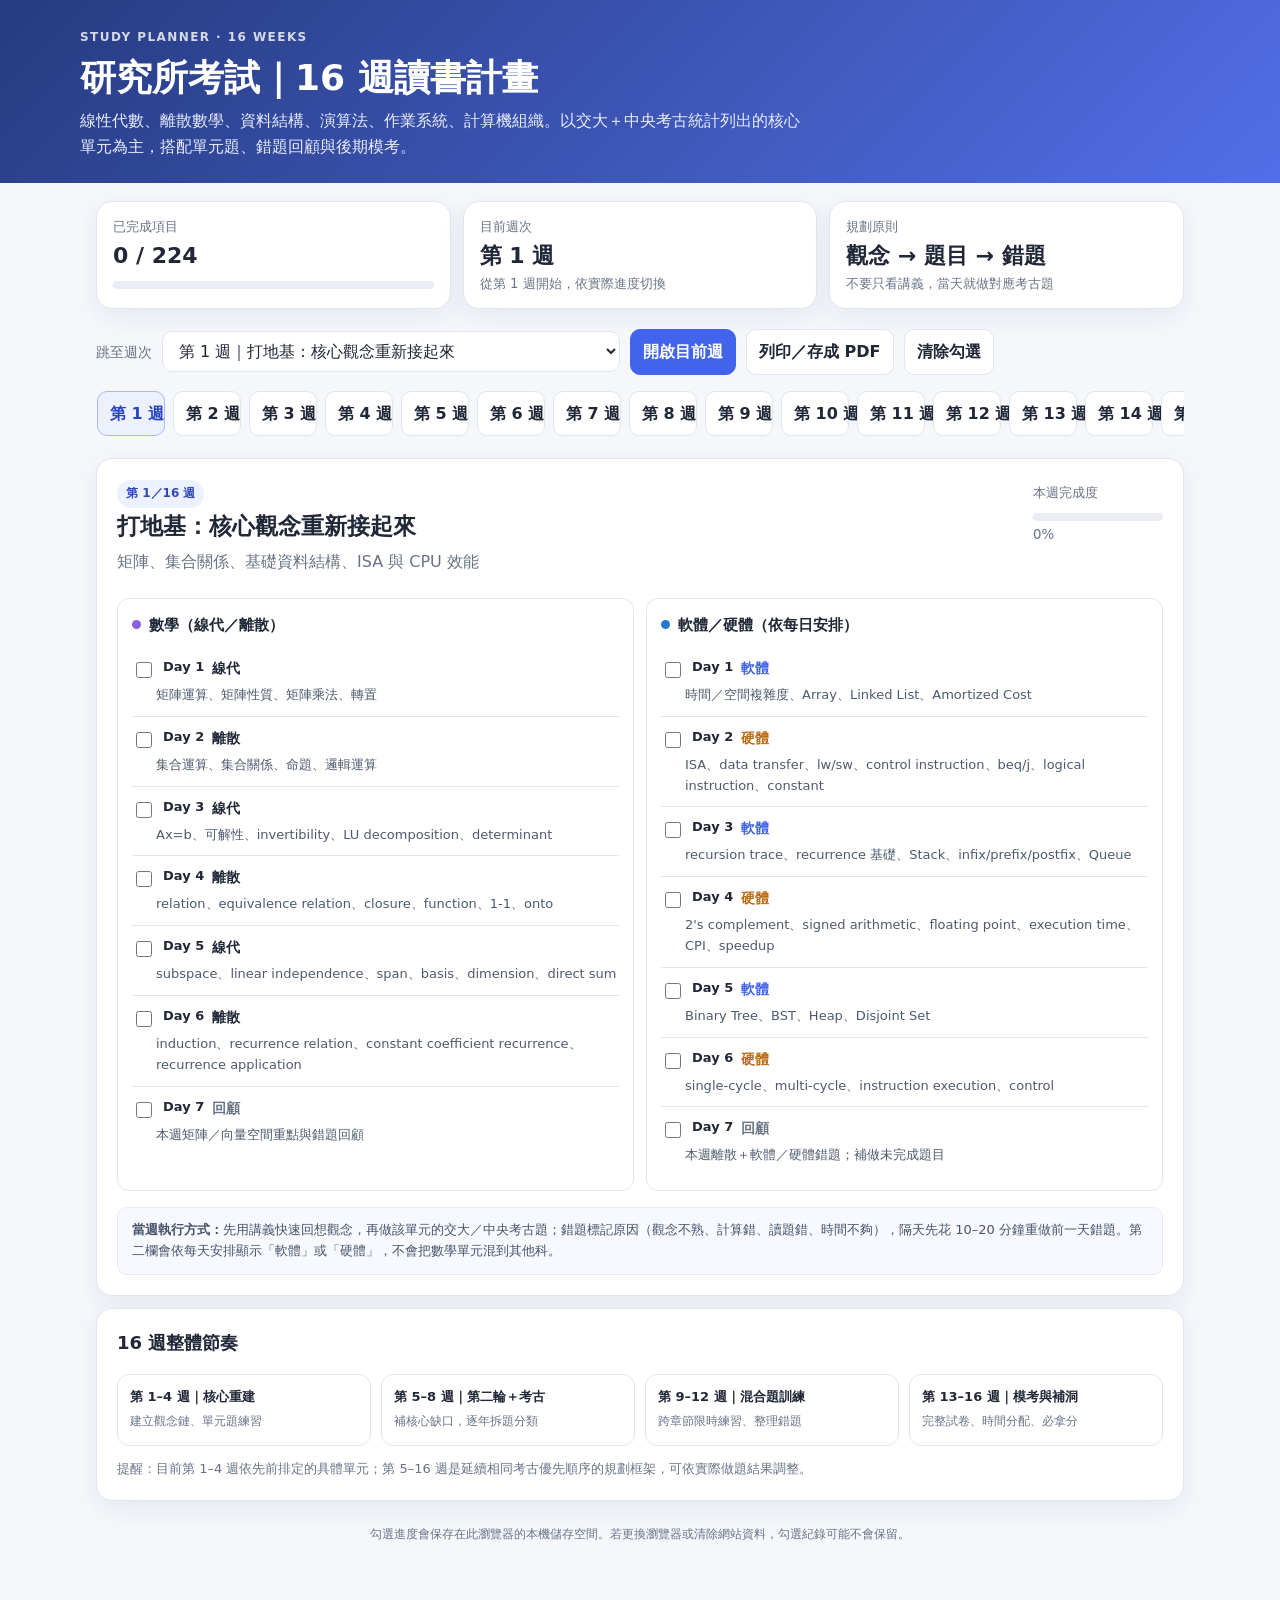
==== 16週讀書計畫.html @ 08bb720c "Rename index.html to 16週讀書計畫.html" ====
<!DOCTYPE html>
<html lang="zh-Hant">
<head>
<meta charset="UTF-8">
<meta name="viewport" content="width=device-width, initial-scale=1">
<title>研究所考試｜16 週讀書計畫</title>
<style>
:root{--bg:#f5f7fb;--panel:#fff;--ink:#202737;--muted:#687386;--line:#e0e6ef;--blue:#4263eb;--blue2:#edf1ff;--green:#188765;--greenbg:#e8f7f1;--orange:#b96a13;--orangebg:#fff4e5;--shadow:0 8px 26px rgba(30,45,80,.07)}
*{box-sizing:border-box}body{margin:0;background:var(--bg);color:var(--ink);font-family:system-ui,-apple-system,"Noto Sans TC",sans-serif;line-height:1.6}
header{background:linear-gradient(135deg,#263b80,#526fe8);color:white;padding:28px 20px 24px} .hero{max-width:1120px;margin:auto}
.kicker{font-size:12px;letter-spacing:.12em;opacity:.8;font-weight:700}h1{font-size:clamp(25px,4vw,36px);line-height:1.25;margin:8px 0}header p{margin:8px 0 0;max-width:720px;color:#e9edff}
.wrap{max-width:1120px;margin:22px auto;padding:0 16px 48px}
.stats{display:grid;grid-template-columns:repeat(3,1fr);gap:12px;margin-top:-4px}.stat,.panel{background:var(--panel);border:1px solid var(--line);border-radius:16px;box-shadow:var(--shadow)}.stat{padding:14px 16px}.stat small{display:block;color:var(--muted)}.stat strong{font-size:22px}
.progress{height:8px;background:#e9edf5;border-radius:20px;overflow:hidden;margin-top:8px}.progress>div{height:100%;width:0;background:var(--green);transition:width .2s}
.controls{display:flex;gap:10px;flex-wrap:wrap;align-items:center;margin:20px 0 14px}.controls label{color:var(--muted);font-size:14px}select,button{font:inherit;border:1px solid var(--line);border-radius:10px;padding:9px 12px;background:white;color:var(--ink)}button{cursor:pointer;font-weight:650}button.primary{background:var(--blue);color:white;border-color:var(--blue)}button:hover{filter:brightness(.97)}
.weeknav{display:flex;gap:8px;overflow-x:auto;padding:2px 1px 10px}.weeknav button{white-space:nowrap;min-width:68px}.weeknav button.active{background:var(--blue2);border-color:#a9b8ff;color:#2946bc}
.panel{padding:20px;margin-top:12px}.week-head{display:flex;justify-content:space-between;gap:16px;align-items:flex-start;flex-wrap:wrap}.week-head h2{margin:0;font-size:23px}.week-head p{margin:5px 0;color:var(--muted)}.tag{font-size:12px;padding:4px 9px;border-radius:20px;background:var(--blue2);color:#2f49b5;font-weight:700;display:inline-block}
.subjects{display:grid;grid-template-columns:repeat(2,minmax(0,1fr));gap:12px;margin-top:18px}.subject{border:1px solid var(--line);border-radius:12px;padding:14px;min-width:0}.subject h3{font-size:15px;margin:0 0 10px;display:flex;align-items:center;gap:8px}.dot{width:9px;height:9px;border-radius:50%;display:inline-block}.math .dot{background:#8264df}.software .dot{background:#2479ce}.hardware .dot{background:#e29a2f}
.day{border-top:1px solid var(--line);padding:10px 0}.day:first-of-type{border-top:0}.day-title{display:flex;gap:8px;align-items:flex-start}.day-title input{margin-top:5px;accent-color:var(--green);width:16px;height:16px;flex-shrink:0}.day-title strong{font-size:13px;white-space:nowrap}.day-title span{font-size:14px;font-weight:650}.topics{font-size:13px;color:#4e5a6d;margin:4px 0 0 24px}.unit-hardware{color:var(--orange)!important}.unit-software{color:var(--blue)!important}.unit-review{color:var(--muted)!important}.hint{margin-top:16px;padding:12px 14px;background:#f7f9ff;border-radius:10px;border:1px solid #e3e9ff;font-size:13px;color:#47536a}
.phase{display:grid;grid-template-columns:repeat(4,1fr);gap:10px;margin-top:16px}.phase div{border:1px solid var(--line);border-radius:12px;padding:12px;background:#fff}.phase b{display:block;font-size:13px}.phase span{font-size:12px;color:var(--muted)}
.footer{color:var(--muted);font-size:12px;text-align:center;margin-top:24px}
@media(max-width:760px){.subjects{grid-template-columns:1fr}.stats{grid-template-columns:1fr}.phase{grid-template-columns:repeat(2,1fr)}.panel{padding:15px}.week-head h2{font-size:21px}}
@media print{body{background:white}.controls,.weeknav,button{display:none!important}.panel,.stat{box-shadow:none;break-inside:avoid}.subjects{grid-template-columns:repeat(2,minmax(0,1fr))}}
</style>
</head>
<body>
<header><div class="hero"><div class="kicker">STUDY PLANNER · 16 WEEKS</div><h1>研究所考試｜16 週讀書計畫</h1><p>線性代數、離散數學、資料結構、演算法、作業系統、計算機組織。以交大＋中央考古統計列出的核心單元為主，搭配單元題、錯題回顧與後期模考。</p></div></header>
<main class="wrap">
<div class="stats">
 <div class="stat"><small>已完成項目</small><strong id="doneCount">0</strong><div class="progress"><div id="progressBar"></div></div></div>
 <div class="stat"><small>目前週次</small><strong id="currentWeek">第 1 週</strong><small>從第 1 週開始，依實際進度切換</small></div>
 <div class="stat"><small>規劃原則</small><strong>觀念 → 題目 → 錯題</strong><small>不要只看講義，當天就做對應考古題</small></div>
</div>
<div class="controls">
<label for="weekSelect">跳至週次</label><select id="weekSelect"></select>
<button class="primary" id="todayBtn">開啟目前週</button><button id="printBtn">列印／存成 PDF</button><button id="resetBtn">清除勾選</button>
</div>
<div class="weeknav" id="weekNav"></div>
<section class="panel" id="weekPanel" aria-live="polite"></section>
<section class="panel">
<h2 style="margin:0 0 10px;font-size:18px">16 週整體節奏</h2>
<div class="phase">
<div><b>第 1–4 週｜核心重建</b><span>建立觀念鏈、單元題練習</span></div>
<div><b>第 5–8 週｜第二輪＋考古</b><span>補核心缺口，逐年拆題分類</span></div>
<div><b>第 9–12 週｜混合題訓練</b><span>跨章節限時練習、整理錯題</span></div>
<div><b>第 13–16 週｜模考與補洞</b><span>完整試卷、時間分配、必拿分</span></div>
</div>
<p style="font-size:13px;color:var(--muted);margin-bottom:0">提醒：目前第 1–4 週依先前排定的具體單元；第 5–16 週是延續相同考古優先順序的規劃框架，可依實際做題結果調整。</p>
</section>
<div class="footer">勾選進度會保存在此瀏覽器的本機儲存空間。若更換瀏覽器或清除網站資料，勾選紀錄可能不會保留。</div>
</main>
<script>
const weeks = [
{title:"打地基：核心觀念重新接起來",goal:"矩陣、集合關係、基礎資料結構、ISA 與 CPU 效能",days:[
["Day 1","線代","矩陣運算、矩陣性質、矩陣乘法、轉置","軟體","時間／空間複雜度、Array、Linked List、Amortized Cost"],
["Day 2","離散","集合運算、集合關係、命題、邏輯運算","硬體","ISA、data transfer、lw/sw、control instruction、beq/j、logical instruction、constant"],
["Day 3","線代","Ax=b、可解性、invertibility、LU decomposition、determinant","軟體","recursion trace、recurrence 基礎、Stack、infix/prefix/postfix、Queue"],
["Day 4","離散","relation、equivalence relation、closure、function、1-1、onto","硬體","2's complement、signed arithmetic、floating point、execution time、CPI、speedup"],
["Day 5","線代","subspace、linear independence、span、basis、dimension、direct sum","軟體","Binary Tree、BST、Heap、Disjoint Set"],
["Day 6","離散","induction、recurrence relation、constant coefficient recurrence、recurrence application","硬體","single-cycle、multi-cycle、instruction execution、control"],
["Day 7","回顧","本週矩陣／向量空間重點與錯題回顧","回顧","本週離散＋軟體／硬體錯題；補做未完成題目"]
]},
{title:"高頻題型：轉換、排序、Pipeline",goal:"把線代與離散基礎接到可考題型，開始練計算題",days:[
["Day 8","線代","linear transformation、matrix representation、change of basis、Kernel、Image","軟體","Binary Search、Insertion Sort、Selection Sort、Bubble Sort"],
["Day 9","離散","permutation、combination、pigeonhole principle、Stirling number","硬體","pipeline stages、pipeline performance、pipeline CPI"],
["Day 10","線代","rank、nullity、Rank-Nullity、Kernel／Image 關係","軟體","Quick Sort、Merge Sort、Heap Sort、LSD Radix、Counting Sort"],
["Day 11","離散","generating function、integer partition、用 generating function 解 recurrence","硬體","data dependency、data hazard、forwarding、hazard detection"],
["Day 12","線代","eigenvalue、eigenvector、characteristic polynomial、similarity","軟體","Hashing、collision、overflow handling、Binary Search 題型"],
["Day 13","離散","graph terminology、adjacency matrix/list、graph representation、isomorphism","硬體","control hazard、branch prediction、CPI、hazard 綜合題"],
["Day 14","回顧","線代：矩陣→轉換→特徵值；離散：計數→遞迴","回顧","Sorting／Hashing 綜合考古題與錯題整理"]
]},
{title:"高頻核心：圖論、特徵值、Cache",goal:"圖論演算法要能手算流程，Cache 開始練位址拆解",days:[
["Day 15","線代","diagonalization、similarity、PDP⁻¹、eigenvalue／eigenvector 關係","軟體","DFS、BFS、adjacency matrix/list、graph traversal"],
["Day 16","離散","Euler path/circuit、Hamilton path/circuit、connected graph、spanning tree","硬體","memory hierarchy、cache basics、address structure、block／word／offset"],
["Day 17","線代","可對角化條件、similarity、diagonalization applications、Markov chain","軟體","Topological Sort、DAG、MST、Kruskal／Prim 類型"],
["Day 18","離散","planar graph、graph coloring、Dijkstra、Warshall","硬體","direct／set-associative cache、tag/index/offset、cache calculation、multilevel cache"],
["Day 19","線代","inner product、orthogonality、orthogonal complement、Gram-Schmidt","軟體","Dijkstra、Bellman-Ford、Floyd-Warshall、shortest path 綜合"],
["Day 20","離散","recurrence、generating function、graph representation、shortest path","硬體","AMAT、cache miss、multilevel cache、CPI 與 memory hierarchy"],
["Day 21","回顧","Eigen／Diagonalization＋Graph／Recurrence 題型整理","回顧","DFS/BFS→MST→Dijkstra→Bellman-Ford→Floyd 綜合考古題"]
]},
{title:"拉分核心：正交化、DP、Virtual Memory、OS",goal:"把常考章節串成完整題型，OS 從 Process 與 Scheduling 開始",days:[
["Day 22","線代","projection、orthogonal complement、projection matrix","硬體","virtual address、physical address、page、page table、address translation"],
["Day 23","離散","partial order、total order、Hasse diagram","軟體","Dynamic Programming、optimal substructure、overlapping subproblem、Maximum Subarray"],
["Day 24","線代","least squares、normal equation、orthogonal projection、QR／Gram-Schmidt 關係","硬體","TLB、page table、TLB reach、EMAT"],
["Day 25","離散","propositional logic、logic equivalence、graph coloring、Dijkstra／Warshall","軟體","0/1 Knapsack、Knapsack、Matrix Chain Multiplication"],
["Day 26","線代","orthogonal matrix、orthogonal diagonalization、symmetric matrix、PDPᵀ","硬體","Process、process state、dispatcher、context switch、fork／exec／exit／wait"],
["Day 27","離散","recurrence、generating function、combination、pigeonhole","軟體","LCS、KMP、DP 綜合題"],
["Day 28","回顧","線代與離散核心公式、定義、易錯題回顧","硬體","scheduling criteria、FCFS、SJF、Priority、Round Robin、EDF"]
]},
{title:"第二輪：補齊核心樹與演算法",goal:"把第一輪做錯的單元重新學會，擴充重要樹與演算法",days:[
["Day 29","線代","特徵值／特徵向量計算、特徵多項式、重根與可對角化判斷","軟體","AVL Tree、rotation、BST 操作與複雜度"],
["Day 30","離散","遞迴式建立、解常係數遞迴、初始條件","硬體","Thread、user/kernel thread、multithreading model"],
["Day 31","線代","Gram-Schmidt、QR decomposition、orthogonal projection 計算","軟體","Red-Black Tree、B-tree、B+ tree 基本性質與操作"],
["Day 32","離散","關係的 reflexive／symmetric／transitive、equivalence class、closure","硬體","CPU pipeline hazard 綜合：forwarding、stall、branch penalty"],
["Day 33","線代","determinant、inverse、rank、線性方程組混合題","軟體","Huffman coding、optimal prefix code、heap 操作"],
["Day 34","離散","counting、permutation／combination、pigeonhole 題型","硬體","cache mapping／replacement／write policy 題型回顧"],
["Day 35","回顧","整理線代與離散第一、二輪錯題","回顧","樹、排序、Pipeline／Cache 分類題練習"]
]},
{title:"第二輪：OS 同步與記憶體",goal:"把 OS 高頻核心補齊，避免只會背定義、不會追流程",days:[
["Day 36","線代","線性轉換、Kernel／Image、Rank-Nullity 混合題","軟體","sorting 複雜度比較、穩定性、in-place、trace code"],
["Day 37","離散","graph traversal、Euler／Hamilton、spanning tree 題型","硬體","process scheduling、waiting／turnaround／response time 計算"],
["Day 38","線代","least squares、normal equation、projection 混合題","軟體","Disjoint Set、union-find、path compression、union by rank"],
["Day 39","離散","graph coloring、planar graph、poset／Hasse diagram","硬體","critical section、race condition、mutex、semaphore、spinlock"],
["Day 40","線代","positive definite、symmetric matrix、orthogonal diagonalization","軟體","DP：Knapsack、Matrix Chain、LCS、Maximum Subarray"],
["Day 41","離散","logic equivalence、induction、recurrence 綜合題","硬體","deadlock、RAG、四個必要條件、prevention／avoidance／detection"],
["Day 42","回顧","數學弱點題重做，不看解答完整寫一次","回顧","同步／Deadlock 題型＋錯題回顧"]
]},
{title:"第二輪：虛擬記憶體與演算法設計",goal:"從公式與定義走向完整計算、演算法選擇",days:[
["Day 43","線代","SVD、spectral decomposition、positive definite 基本題","軟體","KMP prefix/failure function、字串比對"],
["Day 44","離散","生成函數、整數分拆、Stirling number 題型","硬體","paging、segmentation、fragmentation、address translation"],
["Day 45","線代","矩陣分解、LU、determinant、Ax=b 混合題","軟體","Divide and Conquer、recurrence analysis、Maximum Subarray"],
["Day 46","離散","graph algorithm 與複雜度、Dijkstra／Warshall 題型","硬體","page fault、page replacement：FIFO／OPT／LRU"],
["Day 47","線代","全章計算題：特徵值、對角化、正交化、least squares","軟體","Greedy：activity selection、MST、Knapsack 差異"],
["Day 48","離散","證明題基礎：induction、反證、集合與關係簡證","硬體","thrashing、working set、TLB、EMAT 綜合"],
["Day 49","回顧","數學必拿分題限時練習","回顧","DP／Greedy／字串／VM 分類考古題"]
]},
{title:"考古題第一輪：按科目與單元拆題",goal:"開始提高考古題比重，不必一開始就整份硬寫",days:[
["Day 50","線代","交大線代考古：矩陣、Ax=b、向量空間分類題","軟體","交大 DS：複雜度、List、Stack／Queue、Tree 分類題"],
["Day 51","離散","交大離散：集合、關係、計數、遞迴分類題","硬體","交大計組：ISA、signed arithmetic、performance 分類題"],
["Day 52","線代","中央線代：矩陣、向量空間、線性轉換分類題","軟體","中央 DS：樹、Heap、排序、Hashing 分類題"],
["Day 53","離散","中央離散：關係、遞迴、Graph、Logic 分類題","硬體","中央計組：Pipeline／Hazard 分類題"],
["Day 54","線代","兩校特徵值／對角化題目對照，整理常見問法","軟體","兩校 Graph：DFS／BFS、MST、Shortest Path 題目"],
["Day 55","離散","兩校計數／遞迴／圖論混合題","硬體","Cache／AMAT／VM 計算題"],
["Day 56","回顧","本週考古錯題依原因分類：觀念／計算／讀題","回顧","完成錯題二刷；建立各科高頻題清單"]
]},
{title:"考古題第二輪：限時單元組合",goal:"練速度與題目辨識，避免單一章節才會做",days:[
["Day 57","線代","線代混合組：矩陣＋Rank＋Eigen，限時作答","軟體","Sorting＋Hashing＋Tree 混合題"],
["Day 58","離散","Discrete 混合組：Counting＋Recurrence＋Relations","硬體","OS：Process／Scheduling／Thread 混合題"],
["Day 59","線代","Orthogonality＋Projection＋Least Squares 限時組","軟體","Graph：MST＋Shortest Path＋Topological 混合題"],
["Day 60","離散","Graph＋Logic＋Poset 混合組","硬體","OS：Synchronization＋Deadlock 混合題"],
["Day 61","線代","挑一份較弱年度線代題，限時完成後訂正","軟體","DP＋KMP＋Complexity 混合題"],
["Day 62","離散","挑一份較弱年度離散題，限時完成後訂正","硬體","計組：Pipeline＋Cache＋VM 混合題"],
["Day 63","回顧","數學錯題重做，遮住解答寫出步驟","回顧","軟硬體錯題重做，記錄失分原因"]
]},
{title:"跨章節訓練：速度與正確率",goal:"每次練習後都要知道錯在哪，不只看分數",days:[
["Day 64","線代","線代高頻題限時組：矩陣、特徵值、正交化","軟體","DS 核心題限時組：複雜度、Tree、Sorting"],
["Day 65","離散","遞迴、計數、關係題限時組","硬體","計組數值表示＋效能＋Pipeline 限時組"],
["Day 66","線代","挑 2 個最弱章節補觀念，接著做考古題","軟體","Graph 全套限時題＋錯題整理"],
["Day 67","離散","Graph、Logic、Poset 複合題","硬體","Cache／AMAT／VM 計算題，練公式與位址拆解"],
["Day 68","線代","線代證明／觀念題：先寫已知、目標與可用定理","軟體","DP／Greedy／Complexity 題型辨識"],
["Day 69","離散","證明與計算混合：induction、relation、graph","硬體","OS Memory：paging、replacement、thrashing、EMAT"],
["Day 70","回顧","一週錯題再測，統計正確率與耗時","回顧","挑各科最常錯的 10 題重做"]
]},
{title:"模考準備：逐科限時整卷",goal:"開始整份試卷，檢查時間分配與題目取捨",days:[
["Day 71","線代","一份線代考古限時作答＋逐題訂正","軟體","資料結構／演算法半份限時卷"],
["Day 72","離散","一份離散考古限時作答＋逐題訂正","硬體","計組半份限時卷"],
["Day 73","線代","重做前一份線代失分題，補回觀念缺口","軟體","OS 半份限時卷＋同步／Deadlock 訂正"],
["Day 74","離散","重做前一份離散失分題，補回觀念缺口","硬體","Pipeline／Cache／VM 綜合題"],
["Day 75","線代","線代第二份考古限時作答","軟體","DS／Algo 第二份半卷"],
["Day 76","離散","離散第二份考古限時作答","硬體","OS／計組錯題二刷"],
["Day 77","回顧","統整模考：必拿分、耗時題、放棄題","回顧","更新考場作答順序與時間配置"]
]},
{title:"模考週：整份考古＋深度檢討",goal:"逐步接近正式考試節奏，檢討比刷題數更重要",days:[
["Day 78","數學","線代＋離散分科限時；記錄各單元得分","軟體","DS／Algo 整份或依實際考試時間限時"],
["Day 79","數學","前日數學錯題訂正與重做","硬體","計組整份或依實際考試時間限時"],
["Day 80","數學","數學薄弱單元補強：Eigen／Recurrence／Graph 擇弱","軟體","軟體整份考古；練題目取捨"],
["Day 81","數學","線代完整考古卷，計時作答","硬體","OS 整份考古；訂正 Process／Sync／Memory"],
["Day 82","數學","離散完整考古卷，計時作答","軟體","Graph／DP／Tree 錯題重做"],
["Day 83","數學","數學公式與常見陷阱整理","硬體","Cache／AMAT／VM／Deadlock 高頻題再測"],
["Day 84","回顧","本週模考失分分析，調整下週策略","回顧","所有錯題標記為：必補／可再練／暫放"]
]},
{title:"考場策略：穩住基本分",goal:"減少粗心與卡題，建立先拿分再攻難題的流程",days:[
["Day 85","線代","矩陣、rank、Ax=b 基本題快速測驗","軟體","複雜度、List、Stack／Queue、Tree 基本題"],
["Day 86","離散","集合、命題、關係、函數基本題","硬體","ISA、signed arithmetic、CPI 基本題"],
["Day 87","線代","Eigen／Diagonalization 必考計算題","軟體","Sorting、Hashing、Heap 常見手算題"],
["Day 88","離散","Counting、Recurrence 常見題型","硬體","Pipeline hazard、forwarding、branch penalty"],
["Day 89","線代","Gram-Schmidt、Projection、Least Squares 基本題","軟體","DFS／BFS、MST、Shortest Path 基本題"],
["Day 90","離散","Graph、Logic、Poset 必拿分題","硬體","Cache、AMAT、page table、TLB 基本計算"],
["Day 91","回顧","製作數學最後複習清單：公式、定理、易錯點","回顧","製作軟硬體最後複習清單"]
]},
{title:"最後補洞：弱點集中突破",goal:"只補會影響分數的缺口，不無限制開新章節",days:[
["Day 92","線代","依錯題統計選最弱 2 單元，觀念＋題目","軟體","依錯題統計選最弱 2 單元，考古重做"],
["Day 93","離散","依錯題統計選最弱 2 單元，觀念＋題目","硬體","依錯題統計選最弱 2 單元，考古重做"],
["Day 94","線代","重做歷次錯題中最常錯的計算題","軟體","重做 Graph／DP／Tree 易錯題"],
["Day 95","離散","重做遞迴、計數、Graph／Logic 易錯題","硬體","重做 Pipeline／Cache／VM 易錯題"],
["Day 96","線代","定理條件與反例整理；練讀題辨識","軟體","複雜度、演算法正確性與步驟追蹤"],
["Day 97","離散","證明題架構：已知、欲證、方法、關鍵步驟","硬體","OS 同步、Deadlock、Scheduling 快速複習"],
["Day 98","回顧","弱點單元二次測驗，確認是否真的補起來","回顧","更新最後階段必看清單"]
]},
{title:"最後模考：維持實戰感",goal:"保持作答節奏，避免模考後才發現時間分配問題",days:[
["Day 99","數學","線代限時卷；先易後難，記錄卡題時間","軟體","軟體限時卷；標記猶豫題與猜題"],
["Day 100","數學","訂正 Day 99，重做所有失分題","硬體","計組限時卷＋訂正"],
["Day 101","數學","離散限時卷；證明題控制投入時間","軟體","OS 限時卷＋訂正"],
["Day 102","數學","訂正 Day 101，重做所有失分題","硬體","硬體錯題二刷"],
["Day 103","數學","線代＋離散混合短卷，練切換科目","軟體","排序／Graph／DP 混合短卷"],
["Day 104","數學","數學公式、定義、常見題型口頭回想","硬體","OS／計組必拿分清單口頭回想"],
["Day 105","回顧","模考成績與錯題統計，確認最後補強項","回顧","準備最後一週的精簡複習清單"]
]},
{title:"考前整理：高頻單元最後一輪",goal:"不再大幅開新內容，維持熟悉度與信心",days:[
["Day 106","線代","矩陣、Ax=b、rank、eigen、diagonalization","軟體","Complexity、Tree、Sorting、Hashing"],
["Day 107","離散","集合、關係、計數、遞迴、生成函數","硬體","ISA、signed arithmetic、performance、Pipeline"],
["Day 108","線代","Gram-Schmidt、Projection、Least Squares、SVD 基礎","軟體","DFS／BFS、MST、Shortest Path、DP"],
["Day 109","離散","Graph、Logic、Poset、Induction 易錯點","硬體","Cache、AMAT、VM、TLB、page replacement"],
["Day 110","線代","重做最重要的線代錯題，不開新題","軟體","重做最重要的軟體錯題"],
["Day 111","離散","重做最重要的離散錯題，不開新題","硬體","重做最重要的硬體錯題"],
["Day 112","總整理","檢查考試用品、考場策略、睡眠與交通；只看精簡筆記","總整理","停止高強度新題，保留熟悉感"]
]}
];
const labels={math:"數學",software:"軟體",hardware:"硬體",review:"回顧"};
let active=0;
const nav=document.getElementById('weekNav'), sel=document.getElementById('weekSelect'), panel=document.getElementById('weekPanel');
weeks.forEach((w,i)=>{let b=document.createElement('button');b.textContent=`第 ${i+1} 週`;b.addEventListener('click',()=>render(i));nav.appendChild(b);let o=document.createElement('option');o.value=i;o.textContent=`第 ${i+1} 週｜${w.title}`;sel.appendChild(o)});
function key(w,d,s){return `study16-${w}-${d}-${s}`}
function render(i){
active=i;sel.value=i;[...nav.children].forEach((b,j)=>b.classList.toggle('active',j===i));
let w=weeks[i];
let html=`<div class="week-head"><div><span class="tag">第 ${i+1}／16 週</span><h2>${w.title}</h2><p>${w.goal}</p></div><div style="min-width:130px"><small style="color:var(--muted)">本週完成度</small><div class="progress"><div id="weekProgress"></div></div><small id="weekPercent" style="color:var(--muted)">0%</small></div></div><div class="subjects two-subjects">`;
const cols=[
 {id:'math',title:'數學（線代／離散）',labelIndex:1,topicIndex:2},
 {id:'secondary',title:'軟體／硬體（依每日安排）',labelIndex:3,topicIndex:4}
];
cols.forEach(c=>{
 html+=`<div class="subject ${c.id==='secondary'?'software':c.id}"><h3><span class="dot"></span>${c.title}</h3>`;
 w.days.forEach((d,di)=>{
  const unit=d[c.labelIndex]||'回顧';
  const topic=d[c.topicIndex]||'當日複習與錯題整理';
  const k=key(i,di,c.id);
  const checked=localStorage.getItem(k)==='1';
  html+=`<div class="day"><label class="day-title"><input type="checkbox" data-key="${k}" ${checked?'checked':''}><strong>${d[0]}</strong><span class="${unit==='硬體'?'unit-hardware':unit==='軟體'?'unit-software':unit==='回顧'?'unit-review':''}">${unit}</span></label><div class="topics">${topic}</div></div>`;
 });
 html+='</div>';
});
html+='</div><div class="hint"><b>當週執行方式：</b>先用講義快速回想觀念，再做該單元的交大／中央考古題；錯題標記原因（觀念不熟、計算錯、讀題錯、時間不夠），隔天先花 10–20 分鐘重做前一天錯題。第二欄會依每天安排顯示「軟體」或「硬體」，不會把數學單元混到其他科。</div>';
panel.innerHTML=html;
panel.querySelectorAll('input[type=checkbox]').forEach(cb=>cb.addEventListener('change',()=>{localStorage.setItem(cb.dataset.key,cb.checked?'1':'0');updateProgress()}));
updateProgress()
}
function updateProgress(){let all=document.querySelectorAll('input[type=checkbox][data-key]');let done=[...all].filter(x=>x.checked).length;let total=112*2;let saved=0;for(let i=0;i<weeks.length;i++)for(let d=0;d<7;d++)for(let s of ['math','secondary'])if(localStorage.getItem(key(i,d,s))==='1')saved++;document.getElementById('doneCount').textContent=`${saved} / ${total}`;document.getElementById('progressBar').style.width=`${saved/total*100}%`;let wdone=0;for(let d=0;d<7;d++)for(let s of ['math','secondary'])if(localStorage.getItem(key(active,d,s))==='1')wdone++;let pct=Math.round(wdone/14*100);let wp=document.getElementById('weekProgress');if(wp)wp.style.width=pct+'%';let p=document.getElementById('weekPercent');if(p)p.textContent=pct+'%'}
sel.addEventListener('change',()=>render(Number(sel.value)));document.getElementById('todayBtn').addEventListener('click',()=>{let day=Math.floor((Date.now()-new Date('2026-10-12T00:00:00+08:00').getTime())/86400000);render(Math.max(0,Math.min(15,Math.floor(day/7))))});document.getElementById('printBtn').addEventListener('click',()=>window.print());document.getElementById('resetBtn').addEventListener('click',()=>{if(confirm('確定清除這份計畫的所有勾選紀錄？')){for(let i=0;i<weeks.length;i++)for(let d=0;d<7;d++)for(let s of ['math','secondary','software','hardware'])localStorage.removeItem(key(i,d,s));render(active)}});render(0);
</script>
</body></html>
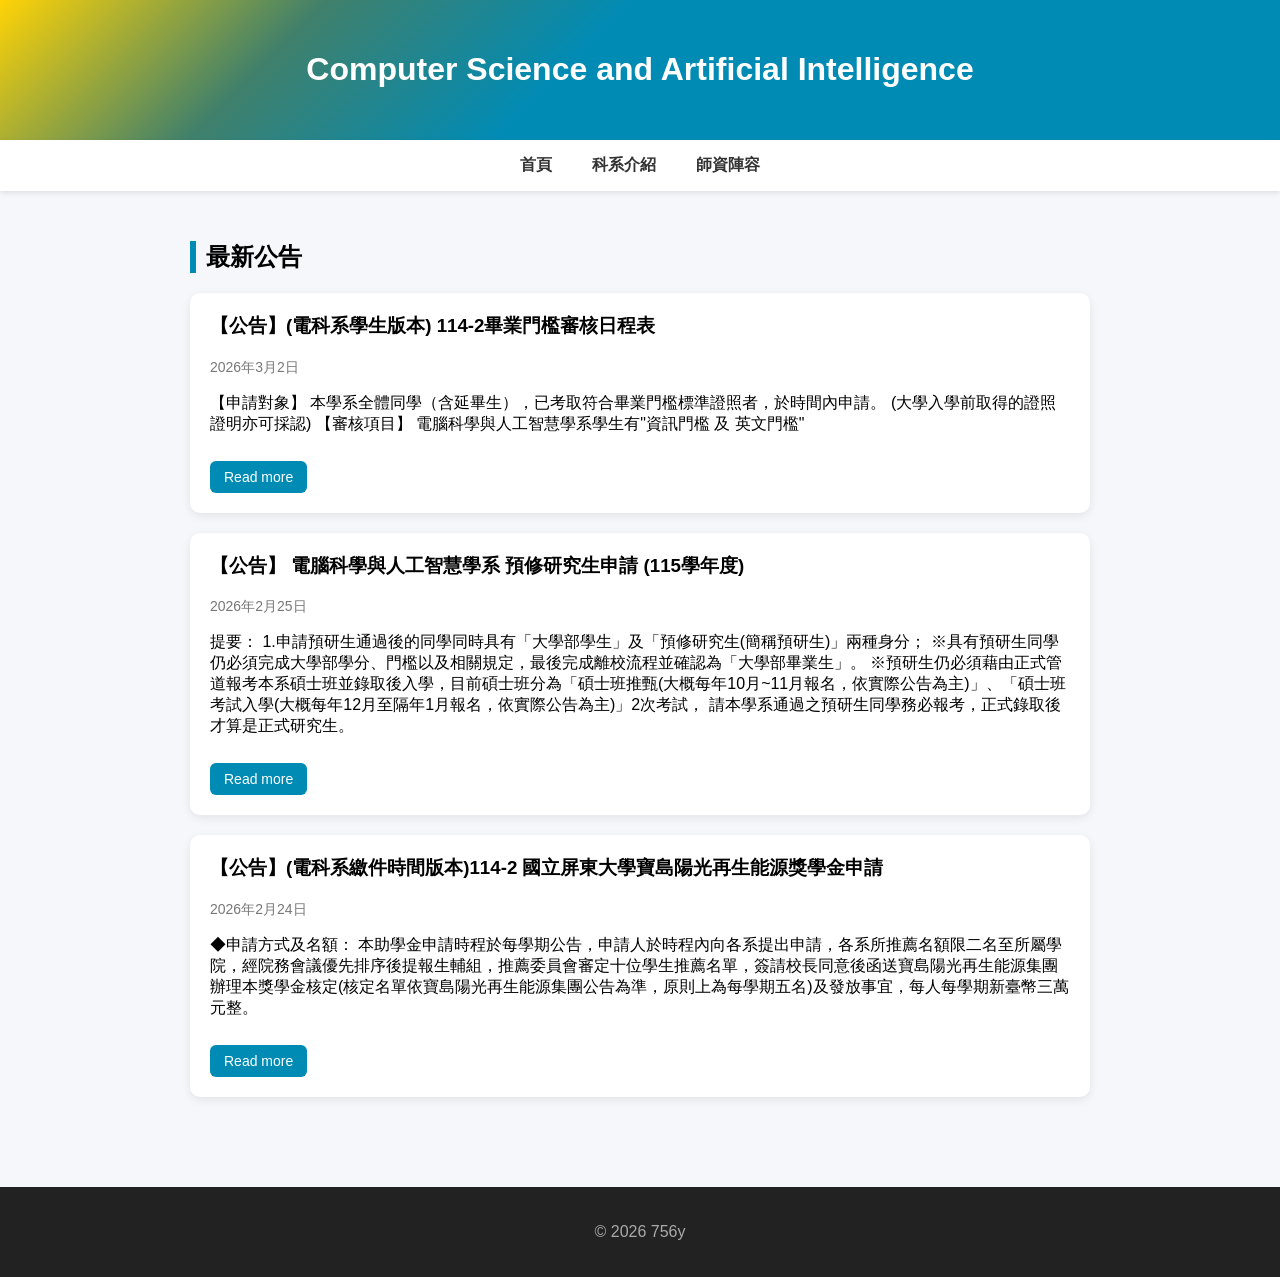
==== commit c51cb48d: "Update 16週讀書計畫.html" ====
--- a/16週讀書計畫.html
+++ b/16週讀書計畫.html
@@ -1,231 +1,181 @@
-<!DOCTYPE html>
+<!doctype html>
 <html lang="zh-Hant">
+
 <head>
-<meta charset="UTF-8">
-<meta name="viewport" content="width=device-width, initial-scale=1">
-<title>研究所考試｜16 週讀書計畫</title>
-<style>
-:root{--bg:#f5f7fb;--panel:#fff;--ink:#202737;--muted:#687386;--line:#e0e6ef;--blue:#4263eb;--blue2:#edf1ff;--green:#188765;--greenbg:#e8f7f1;--orange:#b96a13;--orangebg:#fff4e5;--shadow:0 8px 26px rgba(30,45,80,.07)}
-*{box-sizing:border-box}body{margin:0;background:var(--bg);color:var(--ink);font-family:system-ui,-apple-system,"Noto Sans TC",sans-serif;line-height:1.6}
-header{background:linear-gradient(135deg,#263b80,#526fe8);color:white;padding:28px 20px 24px} .hero{max-width:1120px;margin:auto}
-.kicker{font-size:12px;letter-spacing:.12em;opacity:.8;font-weight:700}h1{font-size:clamp(25px,4vw,36px);line-height:1.25;margin:8px 0}header p{margin:8px 0 0;max-width:720px;color:#e9edff}
-.wrap{max-width:1120px;margin:22px auto;padding:0 16px 48px}
-.stats{display:grid;grid-template-columns:repeat(3,1fr);gap:12px;margin-top:-4px}.stat,.panel{background:var(--panel);border:1px solid var(--line);border-radius:16px;box-shadow:var(--shadow)}.stat{padding:14px 16px}.stat small{display:block;color:var(--muted)}.stat strong{font-size:22px}
-.progress{height:8px;background:#e9edf5;border-radius:20px;overflow:hidden;margin-top:8px}.progress>div{height:100%;width:0;background:var(--green);transition:width .2s}
-.controls{display:flex;gap:10px;flex-wrap:wrap;align-items:center;margin:20px 0 14px}.controls label{color:var(--muted);font-size:14px}select,button{font:inherit;border:1px solid var(--line);border-radius:10px;padding:9px 12px;background:white;color:var(--ink)}button{cursor:pointer;font-weight:650}button.primary{background:var(--blue);color:white;border-color:var(--blue)}button:hover{filter:brightness(.97)}
-.weeknav{display:flex;gap:8px;overflow-x:auto;padding:2px 1px 10px}.weeknav button{white-space:nowrap;min-width:68px}.weeknav button.active{background:var(--blue2);border-color:#a9b8ff;color:#2946bc}
-.panel{padding:20px;margin-top:12px}.week-head{display:flex;justify-content:space-between;gap:16px;align-items:flex-start;flex-wrap:wrap}.week-head h2{margin:0;font-size:23px}.week-head p{margin:5px 0;color:var(--muted)}.tag{font-size:12px;padding:4px 9px;border-radius:20px;background:var(--blue2);color:#2f49b5;font-weight:700;display:inline-block}
-.subjects{display:grid;grid-template-columns:repeat(2,minmax(0,1fr));gap:12px;margin-top:18px}.subject{border:1px solid var(--line);border-radius:12px;padding:14px;min-width:0}.subject h3{font-size:15px;margin:0 0 10px;display:flex;align-items:center;gap:8px}.dot{width:9px;height:9px;border-radius:50%;display:inline-block}.math .dot{background:#8264df}.software .dot{background:#2479ce}.hardware .dot{background:#e29a2f}
-.day{border-top:1px solid var(--line);padding:10px 0}.day:first-of-type{border-top:0}.day-title{display:flex;gap:8px;align-items:flex-start}.day-title input{margin-top:5px;accent-color:var(--green);width:16px;height:16px;flex-shrink:0}.day-title strong{font-size:13px;white-space:nowrap}.day-title span{font-size:14px;font-weight:650}.topics{font-size:13px;color:#4e5a6d;margin:4px 0 0 24px}.unit-hardware{color:var(--orange)!important}.unit-software{color:var(--blue)!important}.unit-review{color:var(--muted)!important}.hint{margin-top:16px;padding:12px 14px;background:#f7f9ff;border-radius:10px;border:1px solid #e3e9ff;font-size:13px;color:#47536a}
-.phase{display:grid;grid-template-columns:repeat(4,1fr);gap:10px;margin-top:16px}.phase div{border:1px solid var(--line);border-radius:12px;padding:12px;background:#fff}.phase b{display:block;font-size:13px}.phase span{font-size:12px;color:var(--muted)}
-.footer{color:var(--muted);font-size:12px;text-align:center;margin-top:24px}
-@media(max-width:760px){.subjects{grid-template-columns:1fr}.stats{grid-template-columns:1fr}.phase{grid-template-columns:repeat(2,1fr)}.panel{padding:15px}.week-head h2{font-size:21px}}
-@media print{body{background:white}.controls,.weeknav,button{display:none!important}.panel,.stat{box-shadow:none;break-inside:avoid}.subjects{grid-template-columns:repeat(2,minmax(0,1fr))}}
-</style>
+    <meta charset="utf-8" />
+    <title>CSAI News</title>
+
+    <style>
+        body {
+            font-family: "Noto Sans TC", sans-serif;
+            margin: 0;
+            background: #f5f7fb;
+        }
+
+        /* header */
+        header {
+            background: linear-gradient(135deg,
+                    #FFD306 0%,
+                    #40806b 23%,
+                    #008bb5 45%,
+                    #008bb5 100%);
+            color: white;
+            padding: 30px;
+            text-align: center;
+        }
+
+        /* nav menu */
+        .menu {
+            background: #ffffff;
+            box-shadow: 0 2px 5px rgba(0, 0, 0, 0.1);
+        }
+
+        .menu ul {
+            list-style: none;
+            display: flex;
+            justify-content: center;
+            padding: 0;
+            margin: 0;
+        }
+
+        .menu li {
+            margin: 0 20px;
+        }
+
+        .menu a {
+            display: block;
+            padding: 15px 0;
+            text-decoration: none;
+            color: #333;
+            font-weight: bold;
+        }
+
+        .menu a:hover {
+            color: #2a5298;
+        }
+
+        /* main content */
+
+        main {
+            max-width: 900px;
+            margin: auto;
+            padding: 30px 20px;
+        }
+
+        h2 {
+            border-left: 6px solid #008bb5;
+            padding-left: 10px;
+        }
+
+        /* article card */
+
+        article {
+            background: white;
+            padding: 20px;
+            margin: 20px 0;
+            border-radius: 10px;
+            box-shadow: 0 3px 10px rgba(0, 0, 0, 0.08);
+            transition: transform .2s, box-shadow .2s;
+        }
+
+        article:hover {
+            transform: translateY(-4px);
+            box-shadow: 0 6px 18px rgba(0, 0, 0, 0.15);
+        }
+
+        article h3 {
+            margin-top: 0;
+        }
+
+        time {
+            color: #777;
+            font-size: 14px;
+        }
+
+        /* read more button */
+
+        article a {
+            display: inline-block;
+            margin-top: 10px;
+            text-decoration: none;
+            background: #008bb5;
+            color: white;
+            padding: 8px 14px;
+            border-radius: 6px;
+            font-size: 14px;
+        }
+
+        article a:hover {
+            background: #1e3c72;
+        }
+
+        /* footer */
+
+        footer {
+            text-align: center;
+            padding: 20px;
+            background: #222;
+            color: #aaa;
+            margin-top: 40px;
+        }
+    </style>
 </head>
+
 <body>
-<header><div class="hero"><div class="kicker">STUDY PLANNER · 16 WEEKS</div><h1>研究所考試｜16 週讀書計畫</h1><p>線性代數、離散數學、資料結構、演算法、作業系統、計算機組織。以交大＋中央考古統計列出的核心單元為主，搭配單元題、錯題回顧與後期模考。</p></div></header>
-<main class="wrap">
-<div class="stats">
- <div class="stat"><small>已完成項目</small><strong id="doneCount">0</strong><div class="progress"><div id="progressBar"></div></div></div>
- <div class="stat"><small>目前週次</small><strong id="currentWeek">第 1 週</strong><small>從第 1 週開始，依實際進度切換</small></div>
- <div class="stat"><small>規劃原則</small><strong>觀念 → 題目 → 錯題</strong><small>不要只看講義，當天就做對應考古題</small></div>
-</div>
-<div class="controls">
-<label for="weekSelect">跳至週次</label><select id="weekSelect"></select>
-<button class="primary" id="todayBtn">開啟目前週</button><button id="printBtn">列印／存成 PDF</button><button id="resetBtn">清除勾選</button>
-</div>
-<div class="weeknav" id="weekNav"></div>
-<section class="panel" id="weekPanel" aria-live="polite"></section>
-<section class="panel">
-<h2 style="margin:0 0 10px;font-size:18px">16 週整體節奏</h2>
-<div class="phase">
-<div><b>第 1–4 週｜核心重建</b><span>建立觀念鏈、單元題練習</span></div>
-<div><b>第 5–8 週｜第二輪＋考古</b><span>補核心缺口，逐年拆題分類</span></div>
-<div><b>第 9–12 週｜混合題訓練</b><span>跨章節限時練習、整理錯題</span></div>
-<div><b>第 13–16 週｜模考與補洞</b><span>完整試卷、時間分配、必拿分</span></div>
-</div>
-<p style="font-size:13px;color:var(--muted);margin-bottom:0">提醒：目前第 1–4 週依先前排定的具體單元；第 5–16 週是延續相同考古優先順序的規劃框架，可依實際做題結果調整。</p>
-</section>
-<div class="footer">勾選進度會保存在此瀏覽器的本機儲存空間。若更換瀏覽器或清除網站資料，勾選紀錄可能不會保留。</div>
-</main>
-<script>
-const weeks = [
-{title:"打地基：核心觀念重新接起來",goal:"矩陣、集合關係、基礎資料結構、ISA 與 CPU 效能",days:[
-["Day 1","線代","矩陣運算、矩陣性質、矩陣乘法、轉置","軟體","時間／空間複雜度、Array、Linked List、Amortized Cost"],
-["Day 2","離散","集合運算、集合關係、命題、邏輯運算","硬體","ISA、data transfer、lw/sw、control instruction、beq/j、logical instruction、constant"],
-["Day 3","線代","Ax=b、可解性、invertibility、LU decomposition、determinant","軟體","recursion trace、recurrence 基礎、Stack、infix/prefix/postfix、Queue"],
-["Day 4","離散","relation、equivalence relation、closure、function、1-1、onto","硬體","2's complement、signed arithmetic、floating point、execution time、CPI、speedup"],
-["Day 5","線代","subspace、linear independence、span、basis、dimension、direct sum","軟體","Binary Tree、BST、Heap、Disjoint Set"],
-["Day 6","離散","induction、recurrence relation、constant coefficient recurrence、recurrence application","硬體","single-cycle、multi-cycle、instruction execution、control"],
-["Day 7","回顧","本週矩陣／向量空間重點與錯題回顧","回顧","本週離散＋軟體／硬體錯題；補做未完成題目"]
-]},
-{title:"高頻題型：轉換、排序、Pipeline",goal:"把線代與離散基礎接到可考題型，開始練計算題",days:[
-["Day 8","線代","linear transformation、matrix representation、change of basis、Kernel、Image","軟體","Binary Search、Insertion Sort、Selection Sort、Bubble Sort"],
-["Day 9","離散","permutation、combination、pigeonhole principle、Stirling number","硬體","pipeline stages、pipeline performance、pipeline CPI"],
-["Day 10","線代","rank、nullity、Rank-Nullity、Kernel／Image 關係","軟體","Quick Sort、Merge Sort、Heap Sort、LSD Radix、Counting Sort"],
-["Day 11","離散","generating function、integer partition、用 generating function 解 recurrence","硬體","data dependency、data hazard、forwarding、hazard detection"],
-["Day 12","線代","eigenvalue、eigenvector、characteristic polynomial、similarity","軟體","Hashing、collision、overflow handling、Binary Search 題型"],
-["Day 13","離散","graph terminology、adjacency matrix/list、graph representation、isomorphism","硬體","control hazard、branch prediction、CPI、hazard 綜合題"],
-["Day 14","回顧","線代：矩陣→轉換→特徵值；離散：計數→遞迴","回顧","Sorting／Hashing 綜合考古題與錯題整理"]
-]},
-{title:"高頻核心：圖論、特徵值、Cache",goal:"圖論演算法要能手算流程，Cache 開始練位址拆解",days:[
-["Day 15","線代","diagonalization、similarity、PDP⁻¹、eigenvalue／eigenvector 關係","軟體","DFS、BFS、adjacency matrix/list、graph traversal"],
-["Day 16","離散","Euler path/circuit、Hamilton path/circuit、connected graph、spanning tree","硬體","memory hierarchy、cache basics、address structure、block／word／offset"],
-["Day 17","線代","可對角化條件、similarity、diagonalization applications、Markov chain","軟體","Topological Sort、DAG、MST、Kruskal／Prim 類型"],
-["Day 18","離散","planar graph、graph coloring、Dijkstra、Warshall","硬體","direct／set-associative cache、tag/index/offset、cache calculation、multilevel cache"],
-["Day 19","線代","inner product、orthogonality、orthogonal complement、Gram-Schmidt","軟體","Dijkstra、Bellman-Ford、Floyd-Warshall、shortest path 綜合"],
-["Day 20","離散","recurrence、generating function、graph representation、shortest path","硬體","AMAT、cache miss、multilevel cache、CPI 與 memory hierarchy"],
-["Day 21","回顧","Eigen／Diagonalization＋Graph／Recurrence 題型整理","回顧","DFS/BFS→MST→Dijkstra→Bellman-Ford→Floyd 綜合考古題"]
-]},
-{title:"拉分核心：正交化、DP、Virtual Memory、OS",goal:"把常考章節串成完整題型，OS 從 Process 與 Scheduling 開始",days:[
-["Day 22","線代","projection、orthogonal complement、projection matrix","硬體","virtual address、physical address、page、page table、address translation"],
-["Day 23","離散","partial order、total order、Hasse diagram","軟體","Dynamic Programming、optimal substructure、overlapping subproblem、Maximum Subarray"],
-["Day 24","線代","least squares、normal equation、orthogonal projection、QR／Gram-Schmidt 關係","硬體","TLB、page table、TLB reach、EMAT"],
-["Day 25","離散","propositional logic、logic equivalence、graph coloring、Dijkstra／Warshall","軟體","0/1 Knapsack、Knapsack、Matrix Chain Multiplication"],
-["Day 26","線代","orthogonal matrix、orthogonal diagonalization、symmetric matrix、PDPᵀ","硬體","Process、process state、dispatcher、context switch、fork／exec／exit／wait"],
-["Day 27","離散","recurrence、generating function、combination、pigeonhole","軟體","LCS、KMP、DP 綜合題"],
-["Day 28","回顧","線代與離散核心公式、定義、易錯題回顧","硬體","scheduling criteria、FCFS、SJF、Priority、Round Robin、EDF"]
-]},
-{title:"第二輪：補齊核心樹與演算法",goal:"把第一輪做錯的單元重新學會，擴充重要樹與演算法",days:[
-["Day 29","線代","特徵值／特徵向量計算、特徵多項式、重根與可對角化判斷","軟體","AVL Tree、rotation、BST 操作與複雜度"],
-["Day 30","離散","遞迴式建立、解常係數遞迴、初始條件","硬體","Thread、user/kernel thread、multithreading model"],
-["Day 31","線代","Gram-Schmidt、QR decomposition、orthogonal projection 計算","軟體","Red-Black Tree、B-tree、B+ tree 基本性質與操作"],
-["Day 32","離散","關係的 reflexive／symmetric／transitive、equivalence class、closure","硬體","CPU pipeline hazard 綜合：forwarding、stall、branch penalty"],
-["Day 33","線代","determinant、inverse、rank、線性方程組混合題","軟體","Huffman coding、optimal prefix code、heap 操作"],
-["Day 34","離散","counting、permutation／combination、pigeonhole 題型","硬體","cache mapping／replacement／write policy 題型回顧"],
-["Day 35","回顧","整理線代與離散第一、二輪錯題","回顧","樹、排序、Pipeline／Cache 分類題練習"]
-]},
-{title:"第二輪：OS 同步與記憶體",goal:"把 OS 高頻核心補齊，避免只會背定義、不會追流程",days:[
-["Day 36","線代","線性轉換、Kernel／Image、Rank-Nullity 混合題","軟體","sorting 複雜度比較、穩定性、in-place、trace code"],
-["Day 37","離散","graph traversal、Euler／Hamilton、spanning tree 題型","硬體","process scheduling、waiting／turnaround／response time 計算"],
-["Day 38","線代","least squares、normal equation、projection 混合題","軟體","Disjoint Set、union-find、path compression、union by rank"],
-["Day 39","離散","graph coloring、planar graph、poset／Hasse diagram","硬體","critical section、race condition、mutex、semaphore、spinlock"],
-["Day 40","線代","positive definite、symmetric matrix、orthogonal diagonalization","軟體","DP：Knapsack、Matrix Chain、LCS、Maximum Subarray"],
-["Day 41","離散","logic equivalence、induction、recurrence 綜合題","硬體","deadlock、RAG、四個必要條件、prevention／avoidance／detection"],
-["Day 42","回顧","數學弱點題重做，不看解答完整寫一次","回顧","同步／Deadlock 題型＋錯題回顧"]
-]},
-{title:"第二輪：虛擬記憶體與演算法設計",goal:"從公式與定義走向完整計算、演算法選擇",days:[
-["Day 43","線代","SVD、spectral decomposition、positive definite 基本題","軟體","KMP prefix/failure function、字串比對"],
-["Day 44","離散","生成函數、整數分拆、Stirling number 題型","硬體","paging、segmentation、fragmentation、address translation"],
-["Day 45","線代","矩陣分解、LU、determinant、Ax=b 混合題","軟體","Divide and Conquer、recurrence analysis、Maximum Subarray"],
-["Day 46","離散","graph algorithm 與複雜度、Dijkstra／Warshall 題型","硬體","page fault、page replacement：FIFO／OPT／LRU"],
-["Day 47","線代","全章計算題：特徵值、對角化、正交化、least squares","軟體","Greedy：activity selection、MST、Knapsack 差異"],
-["Day 48","離散","證明題基礎：induction、反證、集合與關係簡證","硬體","thrashing、working set、TLB、EMAT 綜合"],
-["Day 49","回顧","數學必拿分題限時練習","回顧","DP／Greedy／字串／VM 分類考古題"]
-]},
-{title:"考古題第一輪：按科目與單元拆題",goal:"開始提高考古題比重，不必一開始就整份硬寫",days:[
-["Day 50","線代","交大線代考古：矩陣、Ax=b、向量空間分類題","軟體","交大 DS：複雜度、List、Stack／Queue、Tree 分類題"],
-["Day 51","離散","交大離散：集合、關係、計數、遞迴分類題","硬體","交大計組：ISA、signed arithmetic、performance 分類題"],
-["Day 52","線代","中央線代：矩陣、向量空間、線性轉換分類題","軟體","中央 DS：樹、Heap、排序、Hashing 分類題"],
-["Day 53","離散","中央離散：關係、遞迴、Graph、Logic 分類題","硬體","中央計組：Pipeline／Hazard 分類題"],
-["Day 54","線代","兩校特徵值／對角化題目對照，整理常見問法","軟體","兩校 Graph：DFS／BFS、MST、Shortest Path 題目"],
-["Day 55","離散","兩校計數／遞迴／圖論混合題","硬體","Cache／AMAT／VM 計算題"],
-["Day 56","回顧","本週考古錯題依原因分類：觀念／計算／讀題","回顧","完成錯題二刷；建立各科高頻題清單"]
-]},
-{title:"考古題第二輪：限時單元組合",goal:"練速度與題目辨識，避免單一章節才會做",days:[
-["Day 57","線代","線代混合組：矩陣＋Rank＋Eigen，限時作答","軟體","Sorting＋Hashing＋Tree 混合題"],
-["Day 58","離散","Discrete 混合組：Counting＋Recurrence＋Relations","硬體","OS：Process／Scheduling／Thread 混合題"],
-["Day 59","線代","Orthogonality＋Projection＋Least Squares 限時組","軟體","Graph：MST＋Shortest Path＋Topological 混合題"],
-["Day 60","離散","Graph＋Logic＋Poset 混合組","硬體","OS：Synchronization＋Deadlock 混合題"],
-["Day 61","線代","挑一份較弱年度線代題，限時完成後訂正","軟體","DP＋KMP＋Complexity 混合題"],
-["Day 62","離散","挑一份較弱年度離散題，限時完成後訂正","硬體","計組：Pipeline＋Cache＋VM 混合題"],
-["Day 63","回顧","數學錯題重做，遮住解答寫出步驟","回顧","軟硬體錯題重做，記錄失分原因"]
-]},
-{title:"跨章節訓練：速度與正確率",goal:"每次練習後都要知道錯在哪，不只看分數",days:[
-["Day 64","線代","線代高頻題限時組：矩陣、特徵值、正交化","軟體","DS 核心題限時組：複雜度、Tree、Sorting"],
-["Day 65","離散","遞迴、計數、關係題限時組","硬體","計組數值表示＋效能＋Pipeline 限時組"],
-["Day 66","線代","挑 2 個最弱章節補觀念，接著做考古題","軟體","Graph 全套限時題＋錯題整理"],
-["Day 67","離散","Graph、Logic、Poset 複合題","硬體","Cache／AMAT／VM 計算題，練公式與位址拆解"],
-["Day 68","線代","線代證明／觀念題：先寫已知、目標與可用定理","軟體","DP／Greedy／Complexity 題型辨識"],
-["Day 69","離散","證明與計算混合：induction、relation、graph","硬體","OS Memory：paging、replacement、thrashing、EMAT"],
-["Day 70","回顧","一週錯題再測，統計正確率與耗時","回顧","挑各科最常錯的 10 題重做"]
-]},
-{title:"模考準備：逐科限時整卷",goal:"開始整份試卷，檢查時間分配與題目取捨",days:[
-["Day 71","線代","一份線代考古限時作答＋逐題訂正","軟體","資料結構／演算法半份限時卷"],
-["Day 72","離散","一份離散考古限時作答＋逐題訂正","硬體","計組半份限時卷"],
-["Day 73","線代","重做前一份線代失分題，補回觀念缺口","軟體","OS 半份限時卷＋同步／Deadlock 訂正"],
-["Day 74","離散","重做前一份離散失分題，補回觀念缺口","硬體","Pipeline／Cache／VM 綜合題"],
-["Day 75","線代","線代第二份考古限時作答","軟體","DS／Algo 第二份半卷"],
-["Day 76","離散","離散第二份考古限時作答","硬體","OS／計組錯題二刷"],
-["Day 77","回顧","統整模考：必拿分、耗時題、放棄題","回顧","更新考場作答順序與時間配置"]
-]},
-{title:"模考週：整份考古＋深度檢討",goal:"逐步接近正式考試節奏，檢討比刷題數更重要",days:[
-["Day 78","數學","線代＋離散分科限時；記錄各單元得分","軟體","DS／Algo 整份或依實際考試時間限時"],
-["Day 79","數學","前日數學錯題訂正與重做","硬體","計組整份或依實際考試時間限時"],
-["Day 80","數學","數學薄弱單元補強：Eigen／Recurrence／Graph 擇弱","軟體","軟體整份考古；練題目取捨"],
-["Day 81","數學","線代完整考古卷，計時作答","硬體","OS 整份考古；訂正 Process／Sync／Memory"],
-["Day 82","數學","離散完整考古卷，計時作答","軟體","Graph／DP／Tree 錯題重做"],
-["Day 83","數學","數學公式與常見陷阱整理","硬體","Cache／AMAT／VM／Deadlock 高頻題再測"],
-["Day 84","回顧","本週模考失分分析，調整下週策略","回顧","所有錯題標記為：必補／可再練／暫放"]
-]},
-{title:"考場策略：穩住基本分",goal:"減少粗心與卡題，建立先拿分再攻難題的流程",days:[
-["Day 85","線代","矩陣、rank、Ax=b 基本題快速測驗","軟體","複雜度、List、Stack／Queue、Tree 基本題"],
-["Day 86","離散","集合、命題、關係、函數基本題","硬體","ISA、signed arithmetic、CPI 基本題"],
-["Day 87","線代","Eigen／Diagonalization 必考計算題","軟體","Sorting、Hashing、Heap 常見手算題"],
-["Day 88","離散","Counting、Recurrence 常見題型","硬體","Pipeline hazard、forwarding、branch penalty"],
-["Day 89","線代","Gram-Schmidt、Projection、Least Squares 基本題","軟體","DFS／BFS、MST、Shortest Path 基本題"],
-["Day 90","離散","Graph、Logic、Poset 必拿分題","硬體","Cache、AMAT、page table、TLB 基本計算"],
-["Day 91","回顧","製作數學最後複習清單：公式、定理、易錯點","回顧","製作軟硬體最後複習清單"]
-]},
-{title:"最後補洞：弱點集中突破",goal:"只補會影響分數的缺口，不無限制開新章節",days:[
-["Day 92","線代","依錯題統計選最弱 2 單元，觀念＋題目","軟體","依錯題統計選最弱 2 單元，考古重做"],
-["Day 93","離散","依錯題統計選最弱 2 單元，觀念＋題目","硬體","依錯題統計選最弱 2 單元，考古重做"],
-["Day 94","線代","重做歷次錯題中最常錯的計算題","軟體","重做 Graph／DP／Tree 易錯題"],
-["Day 95","離散","重做遞迴、計數、Graph／Logic 易錯題","硬體","重做 Pipeline／Cache／VM 易錯題"],
-["Day 96","線代","定理條件與反例整理；練讀題辨識","軟體","複雜度、演算法正確性與步驟追蹤"],
-["Day 97","離散","證明題架構：已知、欲證、方法、關鍵步驟","硬體","OS 同步、Deadlock、Scheduling 快速複習"],
-["Day 98","回顧","弱點單元二次測驗，確認是否真的補起來","回顧","更新最後階段必看清單"]
-]},
-{title:"最後模考：維持實戰感",goal:"保持作答節奏，避免模考後才發現時間分配問題",days:[
-["Day 99","數學","線代限時卷；先易後難，記錄卡題時間","軟體","軟體限時卷；標記猶豫題與猜題"],
-["Day 100","數學","訂正 Day 99，重做所有失分題","硬體","計組限時卷＋訂正"],
-["Day 101","數學","離散限時卷；證明題控制投入時間","軟體","OS 限時卷＋訂正"],
-["Day 102","數學","訂正 Day 101，重做所有失分題","硬體","硬體錯題二刷"],
-["Day 103","數學","線代＋離散混合短卷，練切換科目","軟體","排序／Graph／DP 混合短卷"],
-["Day 104","數學","數學公式、定義、常見題型口頭回想","硬體","OS／計組必拿分清單口頭回想"],
-["Day 105","回顧","模考成績與錯題統計，確認最後補強項","回顧","準備最後一週的精簡複習清單"]
-]},
-{title:"考前整理：高頻單元最後一輪",goal:"不再大幅開新內容，維持熟悉度與信心",days:[
-["Day 106","線代","矩陣、Ax=b、rank、eigen、diagonalization","軟體","Complexity、Tree、Sorting、Hashing"],
-["Day 107","離散","集合、關係、計數、遞迴、生成函數","硬體","ISA、signed arithmetic、performance、Pipeline"],
-["Day 108","線代","Gram-Schmidt、Projection、Least Squares、SVD 基礎","軟體","DFS／BFS、MST、Shortest Path、DP"],
-["Day 109","離散","Graph、Logic、Poset、Induction 易錯點","硬體","Cache、AMAT、VM、TLB、page replacement"],
-["Day 110","線代","重做最重要的線代錯題，不開新題","軟體","重做最重要的軟體錯題"],
-["Day 111","離散","重做最重要的離散錯題，不開新題","硬體","重做最重要的硬體錯題"],
-["Day 112","總整理","檢查考試用品、考場策略、睡眠與交通；只看精簡筆記","總整理","停止高強度新題，保留熟悉感"]
-]}
-];
-const labels={math:"數學",software:"軟體",hardware:"硬體",review:"回顧"};
-let active=0;
-const nav=document.getElementById('weekNav'), sel=document.getElementById('weekSelect'), panel=document.getElementById('weekPanel');
-weeks.forEach((w,i)=>{let b=document.createElement('button');b.textContent=`第 ${i+1} 週`;b.addEventListener('click',()=>render(i));nav.appendChild(b);let o=document.createElement('option');o.value=i;o.textContent=`第 ${i+1} 週｜${w.title}`;sel.appendChild(o)});
-function key(w,d,s){return `study16-${w}-${d}-${s}`}
-function render(i){
-active=i;sel.value=i;[...nav.children].forEach((b,j)=>b.classList.toggle('active',j===i));
-let w=weeks[i];
-let html=`<div class="week-head"><div><span class="tag">第 ${i+1}／16 週</span><h2>${w.title}</h2><p>${w.goal}</p></div><div style="min-width:130px"><small style="color:var(--muted)">本週完成度</small><div class="progress"><div id="weekProgress"></div></div><small id="weekPercent" style="color:var(--muted)">0%</small></div></div><div class="subjects two-subjects">`;
-const cols=[
- {id:'math',title:'數學（線代／離散）',labelIndex:1,topicIndex:2},
- {id:'secondary',title:'軟體／硬體（依每日安排）',labelIndex:3,topicIndex:4}
-];
-cols.forEach(c=>{
- html+=`<div class="subject ${c.id==='secondary'?'software':c.id}"><h3><span class="dot"></span>${c.title}</h3>`;
- w.days.forEach((d,di)=>{
-  const unit=d[c.labelIndex]||'回顧';
-  const topic=d[c.topicIndex]||'當日複習與錯題整理';
-  const k=key(i,di,c.id);
-  const checked=localStorage.getItem(k)==='1';
-  html+=`<div class="day"><label class="day-title"><input type="checkbox" data-key="${k}" ${checked?'checked':''}><strong>${d[0]}</strong><span class="${unit==='硬體'?'unit-hardware':unit==='軟體'?'unit-software':unit==='回顧'?'unit-review':''}">${unit}</span></label><div class="topics">${topic}</div></div>`;
- });
- html+='</div>';
-});
-html+='</div><div class="hint"><b>當週執行方式：</b>先用講義快速回想觀念，再做該單元的交大／中央考古題；錯題標記原因（觀念不熟、計算錯、讀題錯、時間不夠），隔天先花 10–20 分鐘重做前一天錯題。第二欄會依每天安排顯示「軟體」或「硬體」，不會把數學單元混到其他科。</div>';
-panel.innerHTML=html;
-panel.querySelectorAll('input[type=checkbox]').forEach(cb=>cb.addEventListener('change',()=>{localStorage.setItem(cb.dataset.key,cb.checked?'1':'0');updateProgress()}));
-updateProgress()
-}
-function updateProgress(){let all=document.querySelectorAll('input[type=checkbox][data-key]');let done=[...all].filter(x=>x.checked).length;let total=112*2;let saved=0;for(let i=0;i<weeks.length;i++)for(let d=0;d<7;d++)for(let s of ['math','secondary'])if(localStorage.getItem(key(i,d,s))==='1')saved++;document.getElementById('doneCount').textContent=`${saved} / ${total}`;document.getElementById('progressBar').style.width=`${saved/total*100}%`;let wdone=0;for(let d=0;d<7;d++)for(let s of ['math','secondary'])if(localStorage.getItem(key(active,d,s))==='1')wdone++;let pct=Math.round(wdone/14*100);let wp=document.getElementById('weekProgress');if(wp)wp.style.width=pct+'%';let p=document.getElementById('weekPercent');if(p)p.textContent=pct+'%'}
-sel.addEventListener('change',()=>render(Number(sel.value)));document.getElementById('todayBtn').addEventListener('click',()=>{let day=Math.floor((Date.now()-new Date('2026-10-12T00:00:00+08:00').getTime())/86400000);render(Math.max(0,Math.min(15,Math.floor(day/7))))});document.getElementById('printBtn').addEventListener('click',()=>window.print());document.getElementById('resetBtn').addEventListener('click',()=>{if(confirm('確定清除這份計畫的所有勾選紀錄？')){for(let i=0;i<weeks.length;i++)for(let d=0;d<7;d++)for(let s of ['math','secondary','software','hardware'])localStorage.removeItem(key(i,d,s));render(active)}});render(0);
-</script>
-</body></html>
+    <header>
+        <h1>Computer Science and Artificial Intelligence</h1>
+    </header>
+    <nav class="menu">
+        <ul>
+            <li><a href="https://cs.nptu.edu.tw/index.php">首頁</a></li>
+            <li><a href="https://cs.nptu.edu.tw/p/412-1111-7946.php?Lang=zh-tw">科系介紹</a></li>
+            <li><a href="https://cs.nptu.edu.tw/p/412-1111-3092.php?Lang=zh-tw">師資陣容</a></li>
+        </ul>
+    </nav>
+    <main>
+        <section>
+            <h2>最新公告</h2>
+
+            <article>
+                <h3>【公告】(電科系學生版本) 114-2畢業門檻審核日程表</h3>
+                <p><time datetime="2026-03-02">2026年3月2日</time></p>
+                <p>【申請對象】
+                    本學系全體同學（含延畢生），已考取符合畢業門檻標準證照者，於時間內申請。
+                    (大學入學前取得的證照證明亦可採認)
+
+                    【審核項目】
+                    電腦科學與人工智慧學系學生有"資訊門檻 及 英文門檻"
+                </p>
+                <a href="https://cs.nptu.edu.tw/p/406-1111-192662,r881.php?Lang=zh-tw">Read more</a>
+            </article>
+
+            <article>
+                <h3>【公告】 電腦科學與人工智慧學系 預修研究生申請 (115學年度)</h3>
+                <p><time datetime="2026-02-25">2026年2月25日</time></p>
+                <p>提要：
+
+                    1.申請預研生通過後的同學同時具有「大學部學生」及「預修研究生(簡稱預研生)」兩種身分；
+                    ※具有預研生同學仍必須完成大學部學分、門檻以及相關規定，最後完成離校流程並確認為「大學部畢業生」。
+                    ※預研生仍必須藉由正式管道報考本系碩士班並錄取後入學，目前碩士班分為「碩士班推甄(大概每年10月~11月報名，依實際公告為主)」、「碩士班考試入學(大概每年12月至隔年1月報名，依實際公告為主)」2次考試，
+                    請本學系通過之預研生同學務必報考，正式錄取後才算是正式研究生。
+                </p>
+                <a href="https://cs.nptu.edu.tw/p/406-1111-192475,r881.php?Lang=zh-tw">Read more</a>
+            </article>
+
+            <article>
+                <h3>【公告】(電科系繳件時間版本)114-2 國立屏東大學寶島陽光再生能源獎學金申請</h3>
+                <p><time datetime="2026-02-24">2026年2月24日</time></p>
+                <p>◆申請方式及名額：
+                    本助學金申請時程於每學期公告，申請人於時程內向各系提出申請，各系所推薦名額限二名至所屬學院，經院務會議優先排序後提報生輔組，推薦委員會審定十位學生推薦名單，簽請校長同意後函送寶島陽光再生能源集團辦理本獎學金核定(核定名單依寶島陽光再生能源集團公告為準，原則上為每學期五名)及發放事宜，每人每學期新臺幣三萬元整。
+                </p>
+                <a href="https://cs.nptu.edu.tw/p/406-1111-192415,r881.php?Lang=zh-tw">Read more</a>
+            </article>
+
+        </section>
+    </main>
+    <footer>
+        <p>© 2026 756y</p>
+    </footer>
+</body>
+
+</html>
